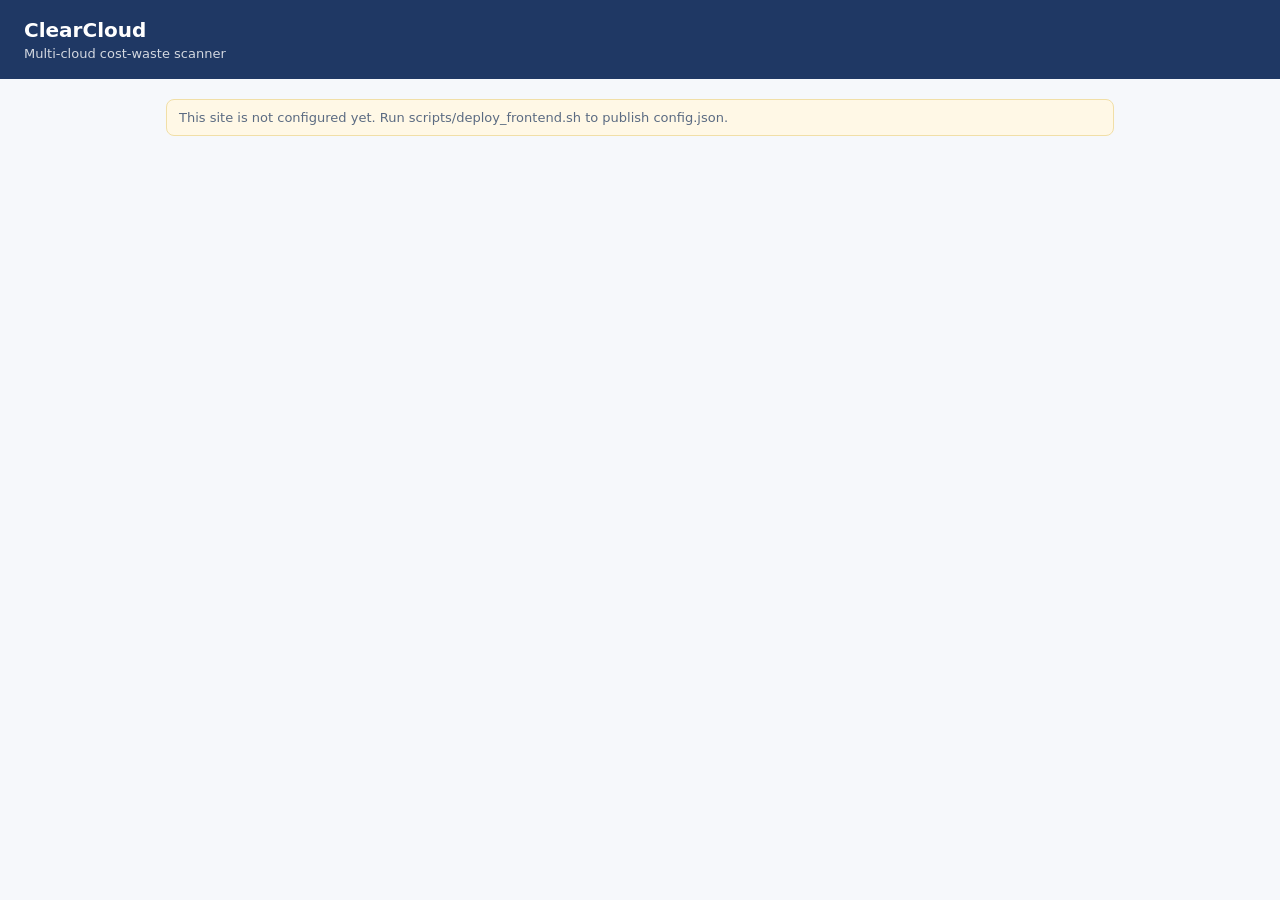
==== src/frontend/index.html @ 18d2f7d7 "Add single-page frontend with Cognito sign-in and deploy script" ====
<!doctype html>
<html lang="en">

<head>
    <meta charset="utf-8">
    <meta name="viewport" content="width=device-width, initial-scale=1">
    <title>ClearCloud</title>
    <link rel="stylesheet" href="style.css">
</head>

<body>
    <header>
        <div class="head-row">
            <div>
                <h1>ClearCloud</h1>
                <p id="sub">Multi-cloud cost-waste scanner</p>
            </div>
            <div id="userbar" hidden>
                <span id="user-email"></span>
                <button id="signout" class="link" type="button">Sign out</button>
            </div>
        </div>
    </header>

    <main>
        <div id="notes"></div>

        <section id="auth" hidden>
            <div class="card auth-card">
                <div class="tabs">
                    <button id="tab-signin" class="tab active" type="button">Sign in</button>
                    <button id="tab-signup" class="tab" type="button">Create account</button>
                </div>

                <form id="form-signin">
                    <label>Email <input id="si-email" type="email" autocomplete="username" required></label>
                    <label>Password <input id="si-password" type="password" autocomplete="current-password"
                            required></label>
                    <button type="submit" class="primary">Sign in</button>
                </form>

                <form id="form-signup" hidden>
                    <label>Email <input id="su-email" type="email" autocomplete="username" required></label>
                    <label>Password <input id="su-password" type="password" autocomplete="new-password" minlength="8"
                            required></label>
                    <p class="hint">At least 8 characters with an uppercase letter, a lowercase letter and a number.</p>
                    <button type="submit" class="primary">Create account</button>
                </form>

                <form id="form-confirm" hidden>
                    <p class="hint">Enter the verification code sent to your email.</p>
                    <label>Code <input id="cf-code" inputmode="numeric" autocomplete="one-time-code" required></label>
                    <button type="submit" class="primary">Confirm</button>
                    <button id="resend" type="button" class="link">Resend code</button>
                </form>

                <p id="auth-msg" class="msg" role="status"></p>
            </div>
        </section>

        <section id="app" hidden>
            <div class="tiles">
                <div class="tile">
                    <div class="label">Potential monthly savings</div>
                    <div class="value good" id="t-save">&ndash;</div>
                </div>
                <div class="tile">
                    <div class="label">Issues found</div>
                    <div class="value" id="t-count">&ndash;</div>
                </div>
                <div class="tile">
                    <div class="label">Clouds scanned</div>
                    <div class="value" id="t-clouds">&ndash;</div>
                </div>
                <div class="tile">
                    <div class="label">AWS 30-day spend</div>
                    <div class="value" id="t-spend">&ndash;</div>
                </div>
            </div>

            <div class="section-head">
                <h2>Connected accounts</h2>
                <button id="scan-now" type="button" class="primary">Scan now</button>
            </div>
            <p id="scan-msg" class="msg" role="status"></p>
            <div class="card" id="accounts"></div>

            <div class="card" id="account-form-card">
                <h3>Connect an account</h3>
                <form id="form-account">
                    <label>Cloud
                        <select id="acc-provider">
                            <option value="aws">AWS</option>
                            <option value="azure">Azure</option>
                            <option value="gcp">GCP</option>
                        </select>
                    </label>
                    <label>Label <input id="acc-label" maxlength="60" placeholder="e.g. Team sandbox" required></label>

                    <div data-for="aws">
                        <label>Regions <input id="acc-regions" placeholder="us-east-1, us-west-2"></label>
                        <label>Role ARN <input id="acc-role"
                                placeholder="arn:aws:iam::123456789012:role/ClearCloudReadOnly"></label>
                        <p class="hint">A read-only role in your AWS account that ClearCloud can assume. Leave empty to
                            scan the account hosting ClearCloud (admins only).</p>
                    </div>

                    <div data-for="azure" hidden>
                        <label>Tenant ID <input id="az-tenant" autocomplete="off"></label>
                        <label>Client (app) ID <input id="az-client" autocomplete="off"></label>
                        <label>Client secret <input id="az-secret" type="password" autocomplete="off"></label>
                        <label>Subscription ID <input id="az-sub" autocomplete="off"></label>
                        <p class="hint">Use a service principal with the Reader role only.</p>
                    </div>

                    <div data-for="gcp" hidden>
                        <label>Service account key (JSON) <textarea id="acc-gcp" rows="5"
                                autocomplete="off"></textarea></label>
                        <p class="hint">Use a service account with Compute Viewer and Monitoring Viewer only.</p>
                    </div>

                    <button type="submit" class="primary">Connect account</button>
                </form>
                <p id="acc-msg" class="msg" role="status"></p>
            </div>

            <h2>AWS spend by service (last 30 days)</h2>
            <div class="card" id="spend"></div>

            <h2>Recommendations</h2>
            <div class="card" id="findings"></div>
        </section>
    </main>
    <script src="app.js"></script>
</body>

</html>
---- src/frontend/style.css ----
:root {
    --bg: #f6f8fb;
    --card: #fff;
    --ink: #1b2a41;
    --muted: #5b6b82;
    --accent: #1f3864;
    --good: #1a7f4b;
    --bad: #b3261e;
    --line: #e2e8f0;
}

* {
    box-sizing: border-box;
}

body {
    margin: 0;
    font-family: system-ui, -apple-system, Segoe UI, Roboto, sans-serif;
    background: var(--bg);
    color: var(--ink);
}

header {
    background: var(--accent);
    color: #fff;
    padding: 18px 24px;
}

header h1 {
    margin: 0;
    font-size: 20px;
}

header p {
    margin: 4px 0 0;
    font-size: 13px;
    opacity: .8;
}

.head-row {
    display: flex;
    justify-content: space-between;
    align-items: center;
    gap: 12px;
    flex-wrap: wrap;
}

#userbar {
    font-size: 13px;
    display: flex;
    gap: 10px;
    align-items: center;
}

main {
    max-width: 980px;
    margin: 0 auto;
    padding: 20px 16px 48px;
}

[hidden] {
    display: none !important;
}

.tiles {
    display: grid;
    grid-template-columns: repeat(auto-fit, minmax(200px, 1fr));
    gap: 12px;
    margin-bottom: 20px;
}

.tile,
.card {
    background: var(--card);
    border: 1px solid var(--line);
    border-radius: 10px;
    padding: 16px;
    margin-bottom: 12px;
}

.tile {
    margin-bottom: 0;
}

.tile .label {
    font-size: 12px;
    color: var(--muted);
    text-transform: uppercase;
    letter-spacing: .04em;
}

.tile .value {
    font-size: 28px;
    font-weight: 700;
    margin-top: 6px;
}

.tile .value.good {
    color: var(--good);
}

h2 {
    font-size: 16px;
    margin: 24px 0 10px;
}

h3 {
    font-size: 14px;
    margin: 0 0 10px;
}

.section-head {
    display: flex;
    justify-content: space-between;
    align-items: center;
    gap: 12px;
    margin-top: 24px;
}

.section-head h2 {
    margin: 0;
}

.bar-row {
    display: grid;
    grid-template-columns: 200px 1fr 70px;
    gap: 10px;
    align-items: center;
    font-size: 13px;
    margin: 6px 0;
}

.bar {
    height: 10px;
    background: #dbe4f0;
    border-radius: 5px;
    overflow: hidden;
}

.bar>span {
    display: block;
    height: 100%;
    background: var(--accent);
}

.finding,
.account {
    border-top: 1px solid var(--line);
    padding: 12px 0;
}

.finding:first-child,
.account:first-child {
    border-top: 0;
}

.finding .top,
.account .top {
    display: flex;
    justify-content: space-between;
    gap: 12px;
    font-weight: 600;
}

.finding .save {
    color: var(--good);
    white-space: nowrap;
}

.finding .meta,
.account .meta {
    font-size: 12px;
    color: var(--muted);
    margin: 2px 0 6px;
    word-break: break-all;
}

.finding .rec {
    font-size: 14px;
}

.badge {
    display: inline-block;
    font-size: 11px;
    font-weight: 700;
    letter-spacing: .04em;
    padding: 1px 7px;
    border-radius: 999px;
    color: #fff;
    margin-right: 6px;
}

.badge.aws {
    background: #c46a00;
}

.badge.azure {
    background: #0067b8;
}

.badge.gcp {
    background: #1a7f4b;
}

.note {
    font-size: 13px;
    color: var(--muted);
    background: #fff8e6;
    border: 1px solid #f1dfa7;
    border-radius: 8px;
    padding: 10px 12px;
    margin-bottom: 16px;
}

.empty {
    color: var(--muted);
    font-size: 14px;
    padding: 8px 0;
}

.msg {
    font-size: 13px;
    color: var(--muted);
    min-height: 18px;
    margin: 8px 0 0;
}

.msg.error {
    color: var(--bad);
}

.msg.ok {
    color: var(--good);
}

.hint {
    font-size: 12px;
    color: var(--muted);
    margin: 4px 0 10px;
}

label {
    display: block;
    font-size: 13px;
    font-weight: 600;
    margin-bottom: 10px;
}

input,
select,
textarea {
    display: block;
    width: 100%;
    margin-top: 4px;
    padding: 8px 10px;
    font: inherit;
    border: 1px solid var(--line);
    border-radius: 6px;
    background: #fff;
    color: var(--ink);
}

textarea {
    font-family: ui-monospace, Consolas, monospace;
    font-size: 12px;
}

button {
    font: inherit;
    cursor: pointer;
}

button.primary {
    background: var(--accent);
    color: #fff;
    border: 0;
    border-radius: 6px;
    padding: 8px 14px;
    font-weight: 600;
}

button.primary:disabled {
    opacity: .6;
    cursor: default;
}

button.link {
    background: none;
    border: 0;
    color: inherit;
    text-decoration: underline;
    padding: 0;
    font-size: 13px;
}

.card button.link {
    color: var(--accent);
}

button.danger {
    color: var(--bad);
}

.auth-card {
    max-width: 420px;
    margin: 24px auto;
}

.tabs {
    display: flex;
    gap: 6px;
    margin-bottom: 14px;
}

.tab {
    flex: 1;
    padding: 8px;
    border: 1px solid var(--line);
    background: #fff;
    border-radius: 6px;
    font-weight: 600;
    color: var(--muted);
}

.tab.active {
    background: var(--accent);
    color: #fff;
    border-color: var(--accent);
}
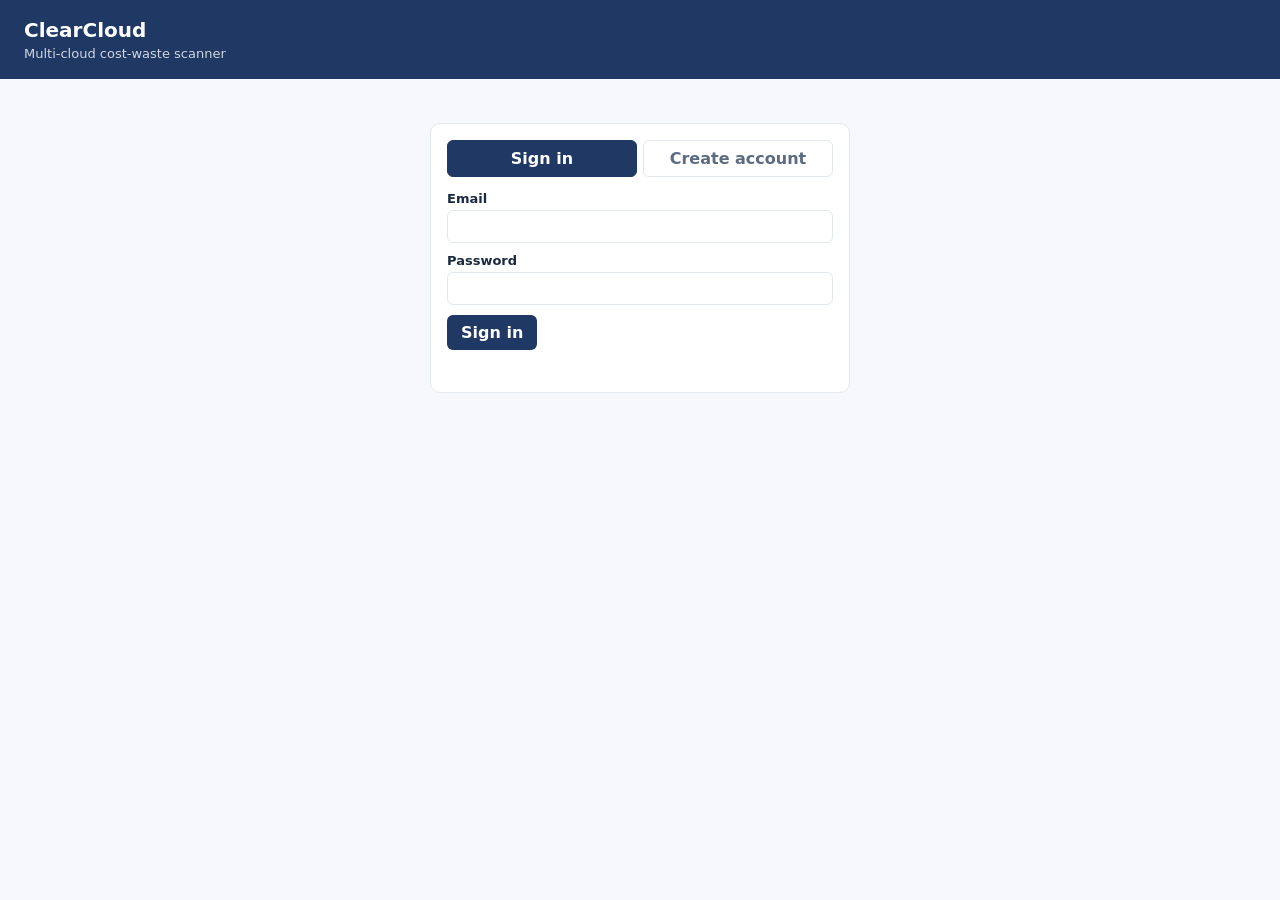
==== commit 22c8fecb: "Rebuild on sandbox-allowed services: DynamoDB auth, Function URL, SNS fan-out, SSM" ====
--- a/src/frontend/index.html
+++ b/src/frontend/index.html
@@ -1,137 +1,110 @@
 <!doctype html>
 <html lang="en">
+<head>
+<meta charset="utf-8">
+<meta name="viewport" content="width=device-width, initial-scale=1">
+<title>ClearCloud</title>
+<link rel="stylesheet" href="style.css">
+</head>
+<body>
+<header>
+  <div class="head-row">
+    <div>
+      <h1>ClearCloud</h1>
+      <p id="sub">Multi-cloud cost-waste scanner</p>
+    </div>
+    <div id="userbar" hidden>
+      <span id="user-email"></span>
+      <button id="signout" class="link" type="button">Sign out</button>
+    </div>
+  </div>
+</header>
 
-<head>
-    <meta charset="utf-8">
-    <meta name="viewport" content="width=device-width, initial-scale=1">
-    <title>ClearCloud</title>
-    <link rel="stylesheet" href="style.css">
-</head>
+<main>
+  <div id="notes"></div>
 
-<body>
-    <header>
-        <div class="head-row">
-            <div>
-                <h1>ClearCloud</h1>
-                <p id="sub">Multi-cloud cost-waste scanner</p>
-            </div>
-            <div id="userbar" hidden>
-                <span id="user-email"></span>
-                <button id="signout" class="link" type="button">Sign out</button>
-            </div>
+  <section id="auth" hidden>
+    <div class="card auth-card">
+      <div class="tabs">
+        <button id="tab-signin" class="tab active" type="button">Sign in</button>
+        <button id="tab-signup" class="tab" type="button">Create account</button>
+      </div>
+
+      <form id="form-signin">
+        <label>Email <input id="si-email" type="email" autocomplete="username" required></label>
+        <label>Password <input id="si-password" type="password" autocomplete="current-password" required></label>
+        <button type="submit" class="primary">Sign in</button>
+      </form>
+
+      <form id="form-signup" hidden>
+        <label>Email <input id="su-email" type="email" autocomplete="username" required></label>
+        <label>Password <input id="su-password" type="password" autocomplete="new-password" minlength="8" required></label>
+        <p class="hint">At least 8 characters with an uppercase letter, a lowercase letter and a number.</p>
+        <button type="submit" class="primary">Create account</button>
+      </form>
+
+      <p id="auth-msg" class="msg" role="status"></p>
+    </div>
+  </section>
+
+  <section id="app" hidden>
+    <div class="tiles">
+      <div class="tile"><div class="label">Potential monthly savings</div><div class="value good" id="t-save">&ndash;</div></div>
+      <div class="tile"><div class="label">Issues found</div><div class="value" id="t-count">&ndash;</div></div>
+      <div class="tile"><div class="label">Clouds scanned</div><div class="value" id="t-clouds">&ndash;</div></div>
+      <div class="tile"><div class="label">AWS 30-day spend</div><div class="value" id="t-spend">&ndash;</div></div>
+    </div>
+
+    <div class="section-head">
+      <h2>Connected accounts</h2>
+      <button id="scan-now" type="button" class="primary">Scan now</button>
+    </div>
+    <p id="scan-msg" class="msg" role="status"></p>
+    <div class="card" id="accounts"></div>
+
+    <div class="card" id="account-form-card">
+      <h3>Connect an account</h3>
+      <form id="form-account">
+        <label>Cloud
+          <select id="acc-provider">
+            <option value="aws">AWS</option>
+            <option value="azure">Azure</option>
+            <option value="gcp">GCP</option>
+          </select>
+        </label>
+        <label>Label <input id="acc-label" maxlength="60" placeholder="e.g. Team sandbox" required></label>
+
+        <div data-for="aws">
+          <label>Regions <input id="acc-regions" placeholder="us-east-1, us-west-2"></label>
+          <label>Role ARN <input id="acc-role" placeholder="arn:aws:iam::123456789012:role/ClearCloudReadOnly"></label>
+          <p class="hint">A read-only role in your AWS account that ClearCloud can assume. Leave empty to scan the account hosting ClearCloud (admins only).</p>
         </div>
-    </header>
 
-    <main>
-        <div id="notes"></div>
+        <div data-for="azure" hidden>
+          <label>Tenant ID <input id="az-tenant" autocomplete="off"></label>
+          <label>Client (app) ID <input id="az-client" autocomplete="off"></label>
+          <label>Client secret <input id="az-secret" type="password" autocomplete="off"></label>
+          <label>Subscription ID <input id="az-sub" autocomplete="off"></label>
+          <p class="hint">Use a service principal with the Reader role only.</p>
+        </div>
 
-        <section id="auth" hidden>
-            <div class="card auth-card">
-                <div class="tabs">
-                    <button id="tab-signin" class="tab active" type="button">Sign in</button>
-                    <button id="tab-signup" class="tab" type="button">Create account</button>
-                </div>
+        <div data-for="gcp" hidden>
+          <label>Service account key (JSON) <textarea id="acc-gcp" rows="5" autocomplete="off"></textarea></label>
+          <p class="hint">Use a service account with Compute Viewer and Monitoring Viewer only.</p>
+        </div>
 
-                <form id="form-signin">
-                    <label>Email <input id="si-email" type="email" autocomplete="username" required></label>
-                    <label>Password <input id="si-password" type="password" autocomplete="current-password"
-                            required></label>
-                    <button type="submit" class="primary">Sign in</button>
-                </form>
+        <button type="submit" class="primary">Connect account</button>
+      </form>
+      <p id="acc-msg" class="msg" role="status"></p>
+    </div>
 
-                <form id="form-signup" hidden>
-                    <label>Email <input id="su-email" type="email" autocomplete="username" required></label>
-                    <label>Password <input id="su-password" type="password" autocomplete="new-password" minlength="8"
-                            required></label>
-                    <p class="hint">At least 8 characters with an uppercase letter, a lowercase letter and a number.</p>
-                    <button type="submit" class="primary">Create account</button>
-                </form>
+    <h2>AWS spend by service (last 30 days)</h2>
+    <div class="card" id="spend"></div>
 
-                <form id="form-confirm" hidden>
-                    <p class="hint">Enter the verification code sent to your email.</p>
-                    <label>Code <input id="cf-code" inputmode="numeric" autocomplete="one-time-code" required></label>
-                    <button type="submit" class="primary">Confirm</button>
-                    <button id="resend" type="button" class="link">Resend code</button>
-                </form>
-
-                <p id="auth-msg" class="msg" role="status"></p>
-            </div>
-        </section>
-
-        <section id="app" hidden>
-            <div class="tiles">
-                <div class="tile">
-                    <div class="label">Potential monthly savings</div>
-                    <div class="value good" id="t-save">&ndash;</div>
-                </div>
-                <div class="tile">
-                    <div class="label">Issues found</div>
-                    <div class="value" id="t-count">&ndash;</div>
-                </div>
-                <div class="tile">
-                    <div class="label">Clouds scanned</div>
-                    <div class="value" id="t-clouds">&ndash;</div>
-                </div>
-                <div class="tile">
-                    <div class="label">AWS 30-day spend</div>
-                    <div class="value" id="t-spend">&ndash;</div>
-                </div>
-            </div>
-
-            <div class="section-head">
-                <h2>Connected accounts</h2>
-                <button id="scan-now" type="button" class="primary">Scan now</button>
-            </div>
-            <p id="scan-msg" class="msg" role="status"></p>
-            <div class="card" id="accounts"></div>
-
-            <div class="card" id="account-form-card">
-                <h3>Connect an account</h3>
-                <form id="form-account">
-                    <label>Cloud
-                        <select id="acc-provider">
-                            <option value="aws">AWS</option>
-                            <option value="azure">Azure</option>
-                            <option value="gcp">GCP</option>
-                        </select>
-                    </label>
-                    <label>Label <input id="acc-label" maxlength="60" placeholder="e.g. Team sandbox" required></label>
-
-                    <div data-for="aws">
-                        <label>Regions <input id="acc-regions" placeholder="us-east-1, us-west-2"></label>
-                        <label>Role ARN <input id="acc-role"
-                                placeholder="arn:aws:iam::123456789012:role/ClearCloudReadOnly"></label>
-                        <p class="hint">A read-only role in your AWS account that ClearCloud can assume. Leave empty to
-                            scan the account hosting ClearCloud (admins only).</p>
-                    </div>
-
-                    <div data-for="azure" hidden>
-                        <label>Tenant ID <input id="az-tenant" autocomplete="off"></label>
-                        <label>Client (app) ID <input id="az-client" autocomplete="off"></label>
-                        <label>Client secret <input id="az-secret" type="password" autocomplete="off"></label>
-                        <label>Subscription ID <input id="az-sub" autocomplete="off"></label>
-                        <p class="hint">Use a service principal with the Reader role only.</p>
-                    </div>
-
-                    <div data-for="gcp" hidden>
-                        <label>Service account key (JSON) <textarea id="acc-gcp" rows="5"
-                                autocomplete="off"></textarea></label>
-                        <p class="hint">Use a service account with Compute Viewer and Monitoring Viewer only.</p>
-                    </div>
-
-                    <button type="submit" class="primary">Connect account</button>
-                </form>
-                <p id="acc-msg" class="msg" role="status"></p>
-            </div>
-
-            <h2>AWS spend by service (last 30 days)</h2>
-            <div class="card" id="spend"></div>
-
-            <h2>Recommendations</h2>
-            <div class="card" id="findings"></div>
-        </section>
-    </main>
-    <script src="app.js"></script>
+    <h2>Recommendations</h2>
+    <div class="card" id="findings"></div>
+  </section>
+</main>
+<script src="app.js"></script>
 </body>
-
-</html>+</html>
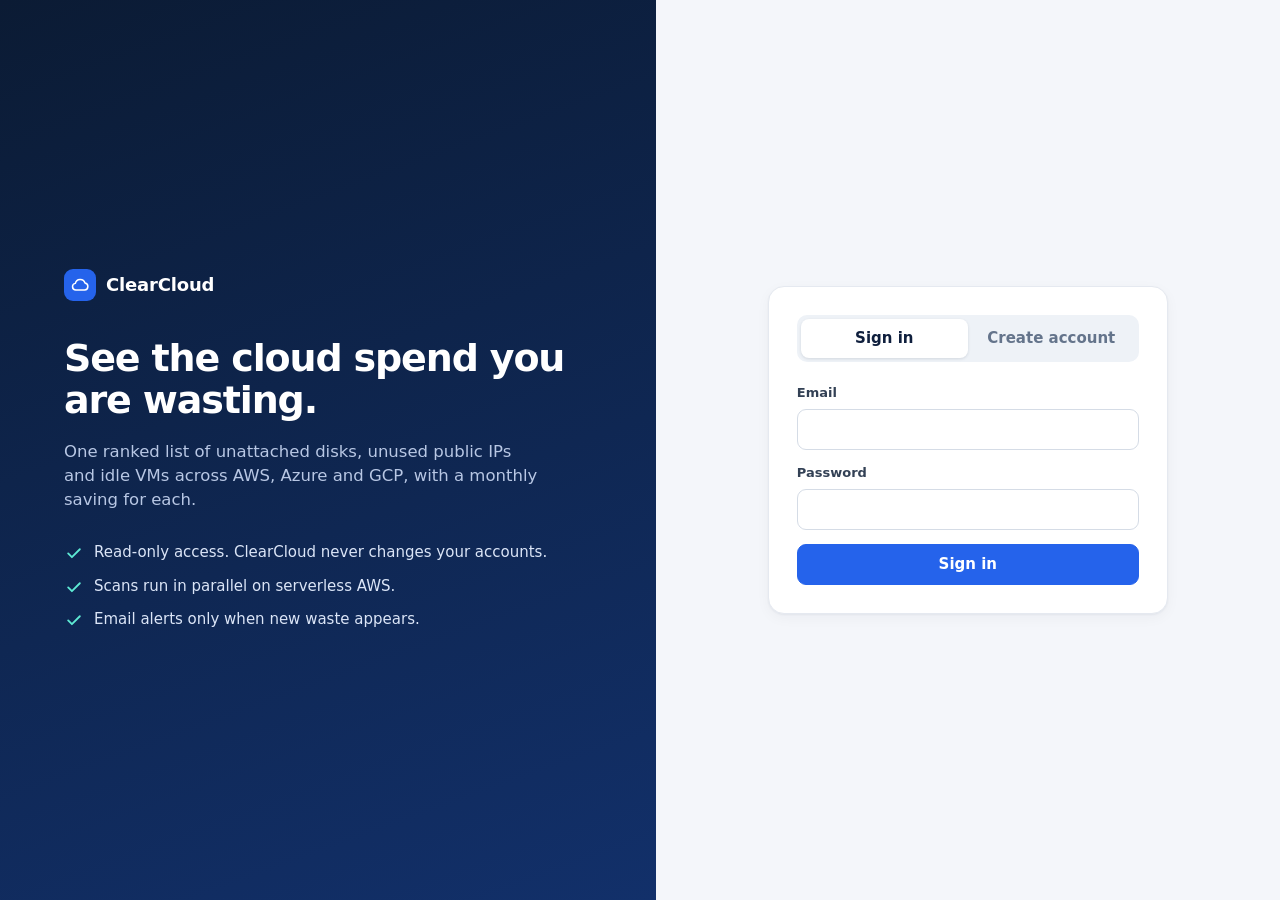
==== commit b1f7f0af: "Restructure the page into a sidebar layout" ====
--- a/src/frontend/index.html
+++ b/src/frontend/index.html
@@ -1,110 +1,260 @@
 <!doctype html>
 <html lang="en">
+
 <head>
-<meta charset="utf-8">
-<meta name="viewport" content="width=device-width, initial-scale=1">
-<title>ClearCloud</title>
-<link rel="stylesheet" href="style.css">
+  <meta charset="utf-8">
+  <meta name="viewport" content="width=device-width, initial-scale=1">
+  <meta name="description" content="ClearCloud finds wasted spend across AWS, Azure and GCP.">
+  <title>ClearCloud</title>
+  <link rel="icon"
+    href="data:image/svg+xml,%3Csvg xmlns='http://www.w3.org/2000/svg' viewBox='0 0 32 32'%3E%3Crect width='32' height='32' rx='8' fill='%232563eb'/%3E%3Cpath d='M9 20a4 4 0 0 1 .6-7.9A6 6 0 0 1 21.2 11 4.5 4.5 0 0 1 22 20z' fill='%23fff'/%3E%3C/svg%3E">
+  <link rel="stylesheet" href="style.css">
 </head>
+
 <body>
-<header>
-  <div class="head-row">
-    <div>
-      <h1>ClearCloud</h1>
-      <p id="sub">Multi-cloud cost-waste scanner</p>
+
+  <svg width="0" height="0" style="position:absolute" aria-hidden="true">
+    <symbol id="i-grid" viewBox="0 0 24 24">
+      <path d="M4 4h7v7H4zM13 4h7v7h-7zM4 13h7v7H4zM13 13h7v7h-7z" fill="none" stroke="currentColor" stroke-width="1.8"
+        stroke-linejoin="round" />
+    </symbol>
+    <symbol id="i-list" viewBox="0 0 24 24">
+      <path d="M8 6h12M8 12h12M8 18h12M4 6h.01M4 12h.01M4 18h.01" fill="none" stroke="currentColor" stroke-width="2"
+        stroke-linecap="round" />
+    </symbol>
+    <symbol id="i-cloud" viewBox="0 0 24 24">
+      <path d="M7 18a4 4 0 0 1-.6-7.95A6 6 0 0 1 18 9.5 4.3 4.3 0 0 1 17.5 18z" fill="none" stroke="currentColor"
+        stroke-width="1.8" stroke-linejoin="round" />
+    </symbol>
+    <symbol id="i-chart" viewBox="0 0 24 24">
+      <path d="M4 20V4M4 20h16M8 16v-5M13 16V8M18 16v-8" fill="none" stroke="currentColor" stroke-width="1.8"
+        stroke-linecap="round" />
+    </symbol>
+    <symbol id="i-check" viewBox="0 0 24 24">
+      <path d="M5 12.5l4.5 4.5L19 7.5" fill="none" stroke="currentColor" stroke-width="2.2" stroke-linecap="round"
+        stroke-linejoin="round" />
+    </symbol>
+  </svg>
+
+  <div id="auth" class="auth-view" hidden>
+    <div class="auth-brand">
+      <div class="brand"><span class="logo" aria-hidden="true"><svg viewBox="0 0 24 24">
+            <use href="#i-cloud" />
+          </svg></span> ClearCloud</div>
+      <h1>See the cloud spend you are wasting.</h1>
+      <p>One ranked list of unattached disks, unused public IPs and idle VMs across AWS, Azure and GCP, with a monthly
+        saving for each.</p>
+      <ul class="points">
+        <li><svg>
+            <use href="#i-check" />
+          </svg> Read-only access. ClearCloud never changes your accounts.</li>
+        <li><svg>
+            <use href="#i-check" />
+          </svg> Scans run in parallel on serverless AWS.</li>
+        <li><svg>
+            <use href="#i-check" />
+          </svg> Email alerts only when new waste appears.</li>
+      </ul>
     </div>
-    <div id="userbar" hidden>
-      <span id="user-email"></span>
-      <button id="signout" class="link" type="button">Sign out</button>
+    <div class="auth-panel">
+      <div class="auth-card">
+        <div class="tabs" role="tablist">
+          <button id="tab-signin" class="tab active" type="button" role="tab">Sign in</button>
+          <button id="tab-signup" class="tab" type="button" role="tab">Create account</button>
+        </div>
+
+        <form id="form-signin">
+          <label>Email <input id="si-email" type="email" autocomplete="username" required></label>
+          <label>Password <input id="si-password" type="password" autocomplete="current-password" required></label>
+          <button type="submit" class="btn primary block">Sign in</button>
+        </form>
+
+        <form id="form-signup" hidden>
+          <label>Email <input id="su-email" type="email" autocomplete="username" required></label>
+          <label>Password <input id="su-password" type="password" autocomplete="new-password" minlength="8"
+              required></label>
+          <p class="hint">At least 8 characters with an uppercase letter, a lowercase letter and a number.</p>
+          <button type="submit" class="btn primary block">Create account</button>
+        </form>
+
+        <p id="auth-msg" class="msg" role="status"></p>
+      </div>
     </div>
   </div>
-</header>
-
-<main>
-  <div id="notes"></div>
-
-  <section id="auth" hidden>
-    <div class="card auth-card">
-      <div class="tabs">
-        <button id="tab-signin" class="tab active" type="button">Sign in</button>
-        <button id="tab-signup" class="tab" type="button">Create account</button>
+
+  <div id="app" class="shell" hidden>
+    <aside class="sidebar">
+      <div class="brand"><span class="logo" aria-hidden="true"><svg viewBox="0 0 24 24">
+            <use href="#i-cloud" />
+          </svg></span> ClearCloud</div>
+      <nav aria-label="Main">
+        <button class="nav active" data-view="overview" type="button"><svg>
+            <use href="#i-grid" />
+          </svg><span>Overview</span></button>
+        <button class="nav" data-view="findings" type="button"><svg>
+            <use href="#i-list" />
+          </svg><span>Findings</span><b id="nav-count" class="pill" hidden></b></button>
+        <button class="nav" data-view="accounts" type="button"><svg>
+            <use href="#i-cloud" />
+          </svg><span>Accounts</span></button>
+        <button class="nav" data-view="spend" type="button"><svg>
+            <use href="#i-chart" />
+          </svg><span>AWS spend</span></button>
+      </nav>
+      <div id="userbar" class="userbar" hidden>
+        <span id="user-email" title=""></span>
+        <button id="signout" class="link" type="button">Sign out</button>
       </div>
-
-      <form id="form-signin">
-        <label>Email <input id="si-email" type="email" autocomplete="username" required></label>
-        <label>Password <input id="si-password" type="password" autocomplete="current-password" required></label>
-        <button type="submit" class="primary">Sign in</button>
-      </form>
-
-      <form id="form-signup" hidden>
-        <label>Email <input id="su-email" type="email" autocomplete="username" required></label>
-        <label>Password <input id="su-password" type="password" autocomplete="new-password" minlength="8" required></label>
-        <p class="hint">At least 8 characters with an uppercase letter, a lowercase letter and a number.</p>
-        <button type="submit" class="primary">Create account</button>
-      </form>
-
-      <p id="auth-msg" class="msg" role="status"></p>
+    </aside>
+
+    <div class="main">
+      <header class="topbar">
+        <div>
+          <h1 id="page-title">Overview</h1>
+          <p id="sub" class="sub">Multi-cloud cost-waste scanner</p>
+        </div>
+        <div class="actions">
+          <span id="scan-msg" class="msg" role="status"></span>
+          <button id="scan-now" type="button" class="btn primary"><span class="spinner" aria-hidden="true"></span><span
+              class="btn-label">Scan now</span></button>
+        </div>
+      </header>
+
+      <div id="notes"></div>
+
+      <main>
+        <section data-view="overview">
+          <div class="tiles">
+            <div class="tile accent">
+              <div class="label">Potential monthly savings</div>
+              <div class="value good" id="t-save">&ndash;</div>
+              <div class="foot" id="t-save-foot">estimated, at on-demand prices</div>
+            </div>
+            <div class="tile">
+              <div class="label">Issues found</div>
+              <div class="value" id="t-count">&ndash;</div>
+              <div class="foot" id="t-count-foot">open recommendations</div>
+            </div>
+            <div class="tile">
+              <div class="label">Clouds scanned</div>
+              <div class="value" id="t-clouds">&ndash;</div>
+              <div class="foot" id="t-clouds-foot">connected providers</div>
+            </div>
+            <div class="tile">
+              <div class="label">AWS 30-day spend</div>
+              <div class="value" id="t-spend">&ndash;</div>
+              <div class="foot">from Cost Explorer</div>
+            </div>
+          </div>
+
+          <div id="onboard" class="card onboard" hidden>
+            <h3>Connect your first cloud account</h3>
+            <p>ClearCloud needs read-only access to find wasted resources. It never changes anything in your account.
+            </p>
+            <button type="button" class="btn primary" data-goto="accounts">Connect an account</button>
+          </div>
+
+          <div class="grid-2">
+            <div class="card">
+              <h3>Savings by cloud</h3>
+              <div id="by-cloud"></div>
+            </div>
+            <div class="card">
+              <h3>Findings by type</h3>
+              <div id="by-type"></div>
+            </div>
+          </div>
+
+          <div class="card">
+            <div class="card-head">
+              <h3>Biggest savings</h3><button type="button" class="link" data-goto="findings">See all findings</button>
+            </div>
+            <div id="top-findings"></div>
+          </div>
+        </section>
+
+        <section data-view="findings" hidden>
+          <div class="toolbar">
+            <input id="f-search" type="search" placeholder="Search by name, resource or account"
+              aria-label="Search findings">
+            <select id="f-cloud" aria-label="Filter by cloud">
+              <option value="">All clouds</option>
+            </select>
+            <select id="f-type" aria-label="Filter by type">
+              <option value="">All types</option>
+            </select>
+            <select id="f-sort" aria-label="Sort findings">
+              <option value="savings">Sort: highest saving</option>
+              <option value="cloud">Sort: cloud</option>
+              <option value="type">Sort: type</option>
+            </select>
+          </div>
+          <div class="card flush" id="findings"></div>
+        </section>
+
+        <section data-view="accounts" hidden>
+          <div class="card-head page-head">
+            <p class="muted">Connect read-only accounts. Credentials for Azure and GCP are stored encrypted.</p>
+            <button id="toggle-form" class="btn" type="button">Connect account</button>
+          </div>
+          <div class="card flush" id="accounts"></div>
+
+          <div class="card" id="account-form-card" hidden>
+            <h3>Connect an account</h3>
+            <form id="form-account">
+              <div class="row">
+                <label>Cloud
+                  <select id="acc-provider">
+                    <option value="aws">AWS</option>
+                    <option value="azure">Azure</option>
+                    <option value="gcp">GCP</option>
+                  </select>
+                </label>
+                <label>Label <input id="acc-label" maxlength="60" placeholder="e.g. Team sandbox" required></label>
+              </div>
+
+              <div data-for="aws">
+                <label>Regions <input id="acc-regions" placeholder="us-east-1, us-west-2"></label>
+                <label>Role ARN <input id="acc-role"
+                    placeholder="arn:aws:iam::123456789012:role/ClearCloudReadOnly"></label>
+                <p class="hint">A read-only role in your AWS account that ClearCloud can assume. Leave empty to scan the
+                  account hosting ClearCloud (admins only).</p>
+              </div>
+
+              <div data-for="azure" hidden>
+                <div class="row">
+                  <label>Tenant ID <input id="az-tenant" autocomplete="off"></label>
+                  <label>Subscription ID <input id="az-sub" autocomplete="off"></label>
+                </div>
+                <div class="row">
+                  <label>Client (app) ID <input id="az-client" autocomplete="off"></label>
+                  <label>Client secret <input id="az-secret" type="password" autocomplete="off"></label>
+                </div>
+                <p class="hint">Use a service principal with the Reader role only.</p>
+              </div>
+
+              <div data-for="gcp" hidden>
+                <label>Service account key (JSON) <textarea id="acc-gcp" rows="5" autocomplete="off"></textarea></label>
+                <p class="hint">Use a service account with Compute Viewer and Monitoring Viewer only.</p>
+              </div>
+
+              <button type="submit" class="btn primary">Connect account</button>
+            </form>
+            <p id="acc-msg" class="msg" role="status"></p>
+          </div>
+        </section>
+
+        <section data-view="spend" hidden>
+          <div class="card">
+            <h3>AWS spend by service, last 30 days</h3>
+            <div id="spend"></div>
+          </div>
+        </section>
+      </main>
     </div>
-  </section>
-
-  <section id="app" hidden>
-    <div class="tiles">
-      <div class="tile"><div class="label">Potential monthly savings</div><div class="value good" id="t-save">&ndash;</div></div>
-      <div class="tile"><div class="label">Issues found</div><div class="value" id="t-count">&ndash;</div></div>
-      <div class="tile"><div class="label">Clouds scanned</div><div class="value" id="t-clouds">&ndash;</div></div>
-      <div class="tile"><div class="label">AWS 30-day spend</div><div class="value" id="t-spend">&ndash;</div></div>
-    </div>
-
-    <div class="section-head">
-      <h2>Connected accounts</h2>
-      <button id="scan-now" type="button" class="primary">Scan now</button>
-    </div>
-    <p id="scan-msg" class="msg" role="status"></p>
-    <div class="card" id="accounts"></div>
-
-    <div class="card" id="account-form-card">
-      <h3>Connect an account</h3>
-      <form id="form-account">
-        <label>Cloud
-          <select id="acc-provider">
-            <option value="aws">AWS</option>
-            <option value="azure">Azure</option>
-            <option value="gcp">GCP</option>
-          </select>
-        </label>
-        <label>Label <input id="acc-label" maxlength="60" placeholder="e.g. Team sandbox" required></label>
-
-        <div data-for="aws">
-          <label>Regions <input id="acc-regions" placeholder="us-east-1, us-west-2"></label>
-          <label>Role ARN <input id="acc-role" placeholder="arn:aws:iam::123456789012:role/ClearCloudReadOnly"></label>
-          <p class="hint">A read-only role in your AWS account that ClearCloud can assume. Leave empty to scan the account hosting ClearCloud (admins only).</p>
-        </div>
-
-        <div data-for="azure" hidden>
-          <label>Tenant ID <input id="az-tenant" autocomplete="off"></label>
-          <label>Client (app) ID <input id="az-client" autocomplete="off"></label>
-          <label>Client secret <input id="az-secret" type="password" autocomplete="off"></label>
-          <label>Subscription ID <input id="az-sub" autocomplete="off"></label>
-          <p class="hint">Use a service principal with the Reader role only.</p>
-        </div>
-
-        <div data-for="gcp" hidden>
-          <label>Service account key (JSON) <textarea id="acc-gcp" rows="5" autocomplete="off"></textarea></label>
-          <p class="hint">Use a service account with Compute Viewer and Monitoring Viewer only.</p>
-        </div>
-
-        <button type="submit" class="primary">Connect account</button>
-      </form>
-      <p id="acc-msg" class="msg" role="status"></p>
-    </div>
-
-    <h2>AWS spend by service (last 30 days)</h2>
-    <div class="card" id="spend"></div>
-
-    <h2>Recommendations</h2>
-    <div class="card" id="findings"></div>
-  </section>
-</main>
-<script src="app.js"></script>
+  </div>
+
+  <script src="app.js"></script>
 </body>
-</html>
+
+</html>
--- a/src/frontend/style.css
+++ b/src/frontend/style.css
@@ -1,97 +1,463 @@
 :root {
-    --bg: #f6f8fb;
-    --card: #fff;
-    --ink: #1b2a41;
-    --muted: #5b6b82;
-    --accent: #1f3864;
-    --good: #1a7f4b;
-    --bad: #b3261e;
-    --line: #e2e8f0;
+    --bg: #f4f6fa;
+    --card: #ffffff;
+    --ink: #0f1f3d;
+    --muted: #64748b;
+    --line: #e5e9f0;
+    --primary: #2563eb;
+    --primary-dark: #1d4ed8;
+    --primary-soft: #eaf0ff;
+    --side: #0b1b34;
+    --side-ink: #b8c4d9;
+    --good: #15803d;
+    --good-soft: #e8f6ee;
+    --bad: #b42318;
+    --bad-soft: #fdecea;
+    --warn-soft: #fff6e0;
+    --warn-ink: #7a4d00;
+    --aws: #b45309;
+    --aws-soft: #fef0d8;
+    --azure: #0369a1;
+    --azure-soft: #e0f0fb;
+    --gcp: #15803d;
+    --gcp-soft: #e4f5e9;
+    --radius: 12px;
+    --shadow: 0 1px 2px rgba(15, 31, 61, .05), 0 4px 14px rgba(15, 31, 61, .04);
 }
 
 * {
     box-sizing: border-box;
 }
 
+[hidden] {
+    display: none !important;
+}
+
+html {
+    -webkit-text-size-adjust: 100%;
+}
+
 body {
     margin: 0;
-    font-family: system-ui, -apple-system, Segoe UI, Roboto, sans-serif;
+    font-family: Inter, system-ui, -apple-system, "Segoe UI", Roboto, sans-serif;
+    font-size: 15px;
+    line-height: 1.45;
     background: var(--bg);
     color: var(--ink);
 }
 
-header {
-    background: var(--accent);
+h1,
+h2,
+h3,
+p {
+    margin: 0;
+}
+
+button {
+    font: inherit;
+}
+
+svg {
+    fill: none;
+}
+
+:focus-visible {
+    outline: 3px solid rgba(37, 99, 235, .45);
+    outline-offset: 2px;
+    border-radius: 6px;
+}
+
+/* ---------- layout ---------- */
+.shell {
+    display: grid;
+    grid-template-columns: 236px 1fr;
+    min-height: 100vh;
+}
+
+.sidebar {
+    background: var(--side);
+    color: var(--side-ink);
+    display: flex;
+    flex-direction: column;
+    padding: 22px 14px;
+    position: sticky;
+    top: 0;
+    height: 100vh;
+}
+
+.brand {
+    display: flex;
+    align-items: center;
+    gap: 10px;
+    font-weight: 700;
+    font-size: 18px;
     color: #fff;
-    padding: 18px 24px;
-}
-
-header h1 {
-    margin: 0;
-    font-size: 20px;
-}
-
-header p {
-    margin: 4px 0 0;
+    letter-spacing: -.01em;
+    padding: 0 8px 22px;
+}
+
+.logo {
+    width: 32px;
+    height: 32px;
+    border-radius: 9px;
+    background: var(--primary);
+    display: inline-grid;
+    place-items: center;
+}
+
+.logo svg {
+    width: 20px;
+    height: 20px;
+    color: #fff;
+}
+
+nav {
+    display: flex;
+    flex-direction: column;
+    gap: 4px;
+}
+
+.nav {
+    display: flex;
+    align-items: center;
+    gap: 12px;
+    width: 100%;
+    padding: 10px 12px;
+    background: transparent;
+    border: 0;
+    border-radius: 9px;
+    color: var(--side-ink);
+    cursor: pointer;
+    text-align: left;
+    font-weight: 500;
+}
+
+.nav svg {
+    width: 20px;
+    height: 20px;
+    flex: none;
+}
+
+.nav:hover {
+    background: rgba(255, 255, 255, .06);
+    color: #fff;
+}
+
+.nav.active {
+    background: rgba(37, 99, 235, .22);
+    color: #fff;
+}
+
+.pill {
+    margin-left: auto;
+    background: var(--primary);
+    color: #fff;
+    font-size: 12px;
+    padding: 1px 8px;
+    border-radius: 999px;
+}
+
+.userbar {
+    margin-top: auto;
+    padding: 14px 8px 0;
+    border-top: 1px solid rgba(255, 255, 255, .1);
     font-size: 13px;
-    opacity: .8;
-}
-
-.head-row {
+    display: flex;
+    flex-direction: column;
+    gap: 6px;
+}
+
+.userbar span {
+    overflow: hidden;
+    text-overflow: ellipsis;
+    white-space: nowrap;
+    color: #fff;
+}
+
+.userbar .link {
+    align-self: flex-start;
+    color: var(--side-ink);
+}
+
+.main {
+    min-width: 0;
+}
+
+.topbar {
     display: flex;
     justify-content: space-between;
     align-items: center;
-    gap: 12px;
+    gap: 16px;
     flex-wrap: wrap;
-}
-
-#userbar {
+    padding: 22px 32px 14px;
+}
+
+.topbar h1 {
+    font-size: 24px;
+    letter-spacing: -.02em;
+}
+
+.sub {
+    color: var(--muted);
+    font-size: 13.5px;
+    margin-top: 2px;
+}
+
+.actions {
+    display: flex;
+    align-items: center;
+    gap: 14px;
+}
+
+main {
+    padding: 6px 32px 56px;
+    max-width: 1180px;
+}
+
+#notes {
+    padding: 0 32px;
+    max-width: 1180px;
+}
+
+section {
+    display: flex;
+    flex-direction: column;
+    gap: 18px;
+}
+
+/* ---------- controls ---------- */
+.btn {
+    display: inline-flex;
+    align-items: center;
+    justify-content: center;
+    gap: 8px;
+    padding: 9px 16px;
+    border-radius: 9px;
+    border: 1px solid var(--line);
+    background: #fff;
+    color: var(--ink);
+    font-weight: 600;
+    cursor: pointer;
+}
+
+.btn:hover {
+    border-color: #cbd5e1;
+    background: #f8fafc;
+}
+
+.btn.primary {
+    background: var(--primary);
+    border-color: var(--primary);
+    color: #fff;
+}
+
+.btn.primary:hover {
+    background: var(--primary-dark);
+    border-color: var(--primary-dark);
+}
+
+.btn.block {
+    width: 100%;
+}
+
+.btn:disabled {
+    opacity: .7;
+    cursor: progress;
+}
+
+.spinner {
+    display: none;
+    width: 14px;
+    height: 14px;
+    border: 2px solid rgba(255, 255, 255, .5);
+    border-top-color: #fff;
+    border-radius: 50%;
+    animation: spin .8s linear infinite;
+}
+
+.btn.loading .spinner {
+    display: inline-block;
+}
+
+@keyframes spin {
+    to {
+        transform: rotate(360deg);
+    }
+}
+
+button.link {
+    background: none;
+    border: 0;
+    padding: 0;
+    color: var(--primary);
+    cursor: pointer;
+    font-size: 13.5px;
+    font-weight: 600;
+}
+
+button.link:hover {
+    text-decoration: underline;
+}
+
+button.link.danger {
+    color: var(--bad);
+}
+
+label {
+    display: block;
     font-size: 13px;
-    display: flex;
-    gap: 10px;
-    align-items: center;
-}
-
-main {
-    max-width: 980px;
-    margin: 0 auto;
-    padding: 20px 16px 48px;
-}
-
-[hidden] {
-    display: none !important;
-}
-
-.tiles {
-    display: grid;
-    grid-template-columns: repeat(auto-fit, minmax(200px, 1fr));
-    gap: 12px;
-    margin-bottom: 20px;
-}
-
-.tile,
+    font-weight: 600;
+    color: #334155;
+    margin-bottom: 14px;
+}
+
+input,
+select,
+textarea {
+    display: block;
+    width: 100%;
+    margin-top: 6px;
+    padding: 10px 12px;
+    border: 1px solid #d5dce6;
+    border-radius: 9px;
+    background: #fff;
+    font: inherit;
+    color: var(--ink);
+}
+
+input:focus,
+select:focus,
+textarea:focus {
+    outline: none;
+    border-color: var(--primary);
+    box-shadow: 0 0 0 3px rgba(37, 99, 235, .18);
+}
+
+textarea {
+    font-family: ui-monospace, SFMono-Regular, Menlo, monospace;
+    font-size: 13px;
+}
+
+.row {
+    display: grid;
+    grid-template-columns: 1fr 1fr;
+    gap: 14px;
+}
+
+.hint {
+    font-size: 12.5px;
+    color: var(--muted);
+    margin: -6px 0 14px;
+}
+
+.muted {
+    color: var(--muted);
+    font-size: 14px;
+}
+
+.msg {
+    font-size: 13.5px;
+    color: var(--muted);
+}
+
+.msg:empty {
+    display: none;
+}
+
+.msg.ok {
+    color: var(--good);
+}
+
+.msg.error {
+    color: var(--bad);
+}
+
+#acc-msg,
+#auth-msg {
+    margin-top: 12px;
+}
+
+.note {
+    background: var(--warn-soft);
+    color: var(--warn-ink);
+    border: 1px solid #f3dca5;
+    border-radius: 10px;
+    padding: 10px 14px;
+    font-size: 13.5px;
+    margin-bottom: 12px;
+}
+
+/* ---------- cards ---------- */
 .card {
     background: var(--card);
     border: 1px solid var(--line);
-    border-radius: 10px;
-    padding: 16px;
-    margin-bottom: 12px;
+    border-radius: var(--radius);
+    padding: 20px;
+    box-shadow: var(--shadow);
+}
+
+.card.flush {
+    padding: 0;
+    overflow: hidden;
+}
+
+.card h3 {
+    font-size: 15px;
+    margin-bottom: 14px;
+}
+
+.card-head {
+    display: flex;
+    justify-content: space-between;
+    align-items: center;
+    gap: 12px;
+    margin-bottom: 4px;
+}
+
+.card-head h3 {
+    margin-bottom: 0;
+}
+
+.page-head {
+    margin-bottom: 0;
+}
+
+.grid-2 {
+    display: grid;
+    grid-template-columns: 1fr 1fr;
+    gap: 18px;
+}
+
+.tiles {
+    display: grid;
+    grid-template-columns: repeat(4, 1fr);
+    gap: 16px;
 }
 
 .tile {
-    margin-bottom: 0;
+    background: var(--card);
+    border: 1px solid var(--line);
+    border-radius: var(--radius);
+    padding: 18px 20px;
+    box-shadow: var(--shadow);
+}
+
+.tile.accent {
+    border-left: 4px solid var(--good);
 }
 
 .tile .label {
     font-size: 12px;
-    color: var(--muted);
+    font-weight: 600;
     text-transform: uppercase;
-    letter-spacing: .04em;
+    letter-spacing: .05em;
+    color: var(--muted);
 }
 
 .tile .value {
-    font-size: 28px;
+    font-size: 32px;
     font-weight: 700;
+    letter-spacing: -.02em;
     margin-top: 6px;
 }
 
@@ -99,84 +465,206 @@
     color: var(--good);
 }
 
-h2 {
-    font-size: 16px;
-    margin: 24px 0 10px;
-}
-
-h3 {
+.tile .foot {
+    font-size: 12.5px;
+    color: var(--muted);
+    margin-top: 2px;
+}
+
+.onboard {
+    text-align: center;
+    padding: 30px 20px;
+    background: var(--primary-soft);
+    border-color: #cddcff;
+}
+
+.onboard h3 {
+    font-size: 18px;
+    margin-bottom: 6px;
+}
+
+.onboard p {
+    color: #41506b;
+    margin-bottom: 16px;
+}
+
+/* ---------- charts ---------- */
+.bar-row {
+    display: grid;
+    grid-template-columns: 150px 1fr 76px;
+    gap: 12px;
+    align-items: center;
+    padding: 7px 0;
     font-size: 14px;
-    margin: 0 0 10px;
-}
-
-.section-head {
-    display: flex;
-    justify-content: space-between;
-    align-items: center;
-    gap: 12px;
-    margin-top: 24px;
-}
-
-.section-head h2 {
-    margin: 0;
-}
-
-.bar-row {
-    display: grid;
-    grid-template-columns: 200px 1fr 70px;
-    gap: 10px;
-    align-items: center;
-    font-size: 13px;
-    margin: 6px 0;
+}
+
+.bar-row .name {
+    overflow: hidden;
+    text-overflow: ellipsis;
+    white-space: nowrap;
+}
+
+.bar-row .amt {
+    text-align: right;
+    font-variant-numeric: tabular-nums;
+    font-weight: 600;
 }
 
 .bar {
+    background: #edf1f7;
+    border-radius: 99px;
     height: 10px;
-    background: #dbe4f0;
-    border-radius: 5px;
     overflow: hidden;
 }
 
 .bar>span {
     display: block;
     height: 100%;
-    background: var(--accent);
-}
-
-.finding,
-.account {
+    border-radius: 99px;
+    background: var(--primary);
+    transition: width .5s ease;
+}
+
+.bar>span.aws {
+    background: #f59e0b;
+}
+
+.bar>span.azure {
+    background: #0ea5e9;
+}
+
+.bar>span.gcp {
+    background: #22c55e;
+}
+
+.donut-wrap {
+    display: flex;
+    align-items: center;
+    gap: 24px;
+    flex-wrap: wrap;
+}
+
+.donut {
+    width: 130px;
+    height: 130px;
+    border-radius: 50%;
+    display: grid;
+    place-items: center;
+    flex: none;
+}
+
+.donut>div {
+    width: 84px;
+    height: 84px;
+    border-radius: 50%;
+    background: #fff;
+    display: grid;
+    place-items: center;
+    text-align: center;
+    font-size: 12px;
+    color: var(--muted);
+    line-height: 1.2;
+}
+
+.donut b {
+    display: block;
+    font-size: 22px;
+    color: var(--ink);
+}
+
+.legend {
+    display: flex;
+    flex-direction: column;
+    gap: 8px;
+    font-size: 14px;
+}
+
+.legend .dot {
+    display: inline-block;
+    width: 10px;
+    height: 10px;
+    border-radius: 3px;
+    margin-right: 8px;
+}
+
+.empty {
+    padding: 26px 20px;
+    text-align: center;
+    color: var(--muted);
+}
+
+.card:not(.flush)>.empty,
+.card>div>.empty {
+    padding: 18px 8px;
+}
+
+/* ---------- findings ---------- */
+.toolbar {
+    display: grid;
+    grid-template-columns: 1.6fr 1fr 1fr 1fr;
+    gap: 12px;
+}
+
+.toolbar input,
+.toolbar select {
+    margin-top: 0;
+}
+
+.finding {
+    padding: 16px 20px;
     border-top: 1px solid var(--line);
-    padding: 12px 0;
-}
-
-.finding:first-child,
-.account:first-child {
+}
+
+.finding:first-child {
     border-top: 0;
 }
 
-.finding .top,
-.account .top {
+.card:not(.flush) .finding {
+    padding-left: 0;
+    padding-right: 0;
+}
+
+.finding .top {
     display: flex;
     justify-content: space-between;
-    gap: 12px;
+    align-items: baseline;
+    gap: 14px;
+}
+
+.finding .title {
     font-weight: 600;
 }
 
 .finding .save {
     color: var(--good);
+    font-weight: 700;
     white-space: nowrap;
-}
-
-.finding .meta,
-.account .meta {
-    font-size: 12px;
-    color: var(--muted);
-    margin: 2px 0 6px;
-    word-break: break-all;
+    font-variant-numeric: tabular-nums;
+}
+
+.finding .meta {
+    display: flex;
+    flex-wrap: wrap;
+    align-items: center;
+    gap: 8px;
+    margin-top: 6px;
+    font-size: 13px;
+    color: var(--muted);
+}
+
+.finding .meta code {
+    font-family: ui-monospace, SFMono-Regular, Menlo, monospace;
+    font-size: 12.5px;
+    background: #f1f5f9;
+    padding: 1px 7px;
+    border-radius: 6px;
+    color: #334155;
 }
 
 .finding .rec {
+    margin-top: 8px;
     font-size: 14px;
+    color: #334155;
 }
 
 .badge {
@@ -184,146 +672,303 @@
     font-size: 11px;
     font-weight: 700;
     letter-spacing: .04em;
-    padding: 1px 7px;
-    border-radius: 999px;
+    padding: 2px 8px;
+    border-radius: 6px;
+    vertical-align: middle;
+}
+
+.badge.aws {
+    background: var(--aws-soft);
+    color: var(--aws);
+}
+
+.badge.azure {
+    background: var(--azure-soft);
+    color: var(--azure);
+}
+
+.badge.gcp {
+    background: var(--gcp-soft);
+    color: var(--gcp);
+}
+
+.chip {
+    font-size: 12px;
+    padding: 2px 9px;
+    border-radius: 99px;
+    background: #eef2f7;
+    color: #475569;
+    font-weight: 600;
+}
+
+.chip.ok {
+    background: var(--good-soft);
+    color: var(--good);
+}
+
+.chip.bad {
+    background: var(--bad-soft);
+    color: var(--bad);
+}
+
+/* ---------- accounts ---------- */
+.account {
+    padding: 16px 20px;
+    border-top: 1px solid var(--line);
+}
+
+.account:first-child {
+    border-top: 0;
+}
+
+.account .top {
+    display: flex;
+    justify-content: space-between;
+    align-items: center;
+    gap: 12px;
+}
+
+.account .name {
+    display: flex;
+    align-items: center;
+    gap: 10px;
+    font-weight: 600;
+}
+
+.account .meta {
+    margin-top: 6px;
+    font-size: 13px;
+    color: var(--muted);
+    word-break: break-word;
+}
+
+/* ---------- auth ---------- */
+.auth-view {
+    min-height: 100vh;
+    display: grid;
+    grid-template-columns: 1.05fr 1fr;
+}
+
+.auth-brand {
+    background: linear-gradient(160deg, #0b1b34 0%, #12306a 100%);
+    color: #dbe5f7;
+    padding: 56px 64px;
+    display: flex;
+    flex-direction: column;
+    justify-content: center;
+    gap: 18px;
+}
+
+.auth-brand .brand {
+    padding: 0 0 18px;
+}
+
+.auth-brand h1 {
     color: #fff;
-    margin-right: 6px;
-}
-
-.badge.aws {
-    background: #c46a00;
-}
-
-.badge.azure {
-    background: #0067b8;
-}
-
-.badge.gcp {
-    background: #1a7f4b;
-}
-
-.note {
-    font-size: 13px;
-    color: var(--muted);
-    background: #fff8e6;
-    border: 1px solid #f1dfa7;
+    font-size: 38px;
+    line-height: 1.12;
+    letter-spacing: -.03em;
+    max-width: 520px;
+}
+
+.auth-brand p {
+    max-width: 480px;
+    font-size: 16.5px;
+    color: #b8c7e4;
+}
+
+.points {
+    list-style: none;
+    padding: 0;
+    margin: 12px 0 0;
+    display: flex;
+    flex-direction: column;
+    gap: 12px;
+    font-size: 15px;
+}
+
+.points li {
+    display: flex;
+    gap: 10px;
+    align-items: flex-start;
+}
+
+.points svg {
+    width: 20px;
+    height: 20px;
+    flex: none;
+    color: #5eead4;
+    margin-top: 1px;
+}
+
+.auth-panel {
+    display: grid;
+    place-items: center;
+    padding: 32px 20px;
+}
+
+.auth-card {
+    width: 100%;
+    max-width: 400px;
+    background: #fff;
+    border: 1px solid var(--line);
+    border-radius: 16px;
+    padding: 28px;
+    box-shadow: var(--shadow);
+}
+
+.tabs {
+    display: grid;
+    grid-template-columns: 1fr 1fr;
+    background: #eef2f7;
+    border-radius: 10px;
+    padding: 4px;
+    margin-bottom: 22px;
+}
+
+.tab {
+    padding: 9px;
+    border: 0;
+    background: transparent;
     border-radius: 8px;
-    padding: 10px 12px;
-    margin-bottom: 16px;
-}
-
-.empty {
-    color: var(--muted);
-    font-size: 14px;
-    padding: 8px 0;
-}
-
-.msg {
-    font-size: 13px;
-    color: var(--muted);
-    min-height: 18px;
-    margin: 8px 0 0;
-}
-
-.msg.error {
-    color: var(--bad);
-}
-
-.msg.ok {
-    color: var(--good);
-}
-
-.hint {
-    font-size: 12px;
-    color: var(--muted);
-    margin: 4px 0 10px;
-}
-
-label {
-    display: block;
-    font-size: 13px;
     font-weight: 600;
-    margin-bottom: 10px;
-}
-
-input,
-select,
-textarea {
-    display: block;
-    width: 100%;
-    margin-top: 4px;
-    padding: 8px 10px;
-    font: inherit;
-    border: 1px solid var(--line);
-    border-radius: 6px;
+    color: var(--muted);
+    cursor: pointer;
+}
+
+.tab.active {
     background: #fff;
     color: var(--ink);
-}
-
-textarea {
-    font-family: ui-monospace, Consolas, monospace;
-    font-size: 12px;
-}
-
-button {
-    font: inherit;
-    cursor: pointer;
-}
-
-button.primary {
-    background: var(--accent);
-    color: #fff;
-    border: 0;
-    border-radius: 6px;
-    padding: 8px 14px;
-    font-weight: 600;
-}
-
-button.primary:disabled {
-    opacity: .6;
-    cursor: default;
-}
-
-button.link {
-    background: none;
-    border: 0;
-    color: inherit;
-    text-decoration: underline;
-    padding: 0;
-    font-size: 13px;
-}
-
-.card button.link {
-    color: var(--accent);
-}
-
-button.danger {
-    color: var(--bad);
-}
-
-.auth-card {
-    max-width: 420px;
-    margin: 24px auto;
-}
-
-.tabs {
-    display: flex;
-    gap: 6px;
-    margin-bottom: 14px;
-}
-
-.tab {
-    flex: 1;
-    padding: 8px;
-    border: 1px solid var(--line);
-    background: #fff;
-    border-radius: 6px;
-    font-weight: 600;
-    color: var(--muted);
-}
-
-.tab.active {
-    background: var(--accent);
-    color: #fff;
-    border-color: var(--accent);
+    box-shadow: 0 1px 3px rgba(15, 31, 61, .12);
+}
+
+/* ---------- responsive ---------- */
+@media (max-width: 980px) {
+    .tiles {
+        grid-template-columns: repeat(2, 1fr);
+    }
+
+    .grid-2 {
+        grid-template-columns: 1fr;
+    }
+
+    .toolbar {
+        grid-template-columns: 1fr 1fr;
+    }
+
+    .toolbar input {
+        grid-column: 1 / -1;
+    }
+}
+
+@media (max-width: 760px) {
+    .shell {
+        grid-template-columns: 1fr;
+    }
+
+    .sidebar {
+        position: static;
+        height: auto;
+        flex-direction: row;
+        align-items: center;
+        flex-wrap: wrap;
+        padding: 12px 14px;
+        gap: 8px;
+    }
+
+    .brand {
+        padding: 0 8px 0 0;
+    }
+
+    nav {
+        flex-direction: row;
+        flex: 1;
+        overflow-x: auto;
+    }
+
+    .nav {
+        width: auto;
+        padding: 8px 10px;
+        white-space: nowrap;
+    }
+
+    .nav svg {
+        display: none;
+    }
+
+    .userbar {
+        margin: 0;
+        padding: 0;
+        border: 0;
+        flex-direction: row;
+        align-items: center;
+        width: 100%;
+        justify-content: space-between;
+    }
+
+    .topbar {
+        padding: 16px 16px 10px;
+    }
+
+    main {
+        padding: 4px 16px 40px;
+    }
+
+    #notes {
+        padding: 0 16px;
+    }
+
+    .row {
+        grid-template-columns: 1fr;
+    }
+
+    .auth-view {
+        grid-template-columns: 1fr;
+    }
+
+    .auth-brand {
+        padding: 32px 24px;
+    }
+
+    .auth-brand h1 {
+        font-size: 28px;
+    }
+
+    .bar-row {
+        grid-template-columns: 110px 1fr 64px;
+    }
+}
+
+@media (max-width: 480px) {
+    .tiles {
+        grid-template-columns: 1fr 1fr;
+        gap: 10px;
+    }
+
+    .tile {
+        padding: 14px;
+    }
+
+    .tile .value {
+        font-size: 24px;
+    }
+
+    .toolbar {
+        grid-template-columns: 1fr;
+    }
+
+    .finding .top {
+        flex-direction: column;
+        gap: 2px;
+    }
+}
+
+@media (prefers-reduced-motion: reduce) {
+    .bar>span {
+        transition: none;
+    }
+
+    .spinner {
+        animation-duration: 2s;
+    }
 }
